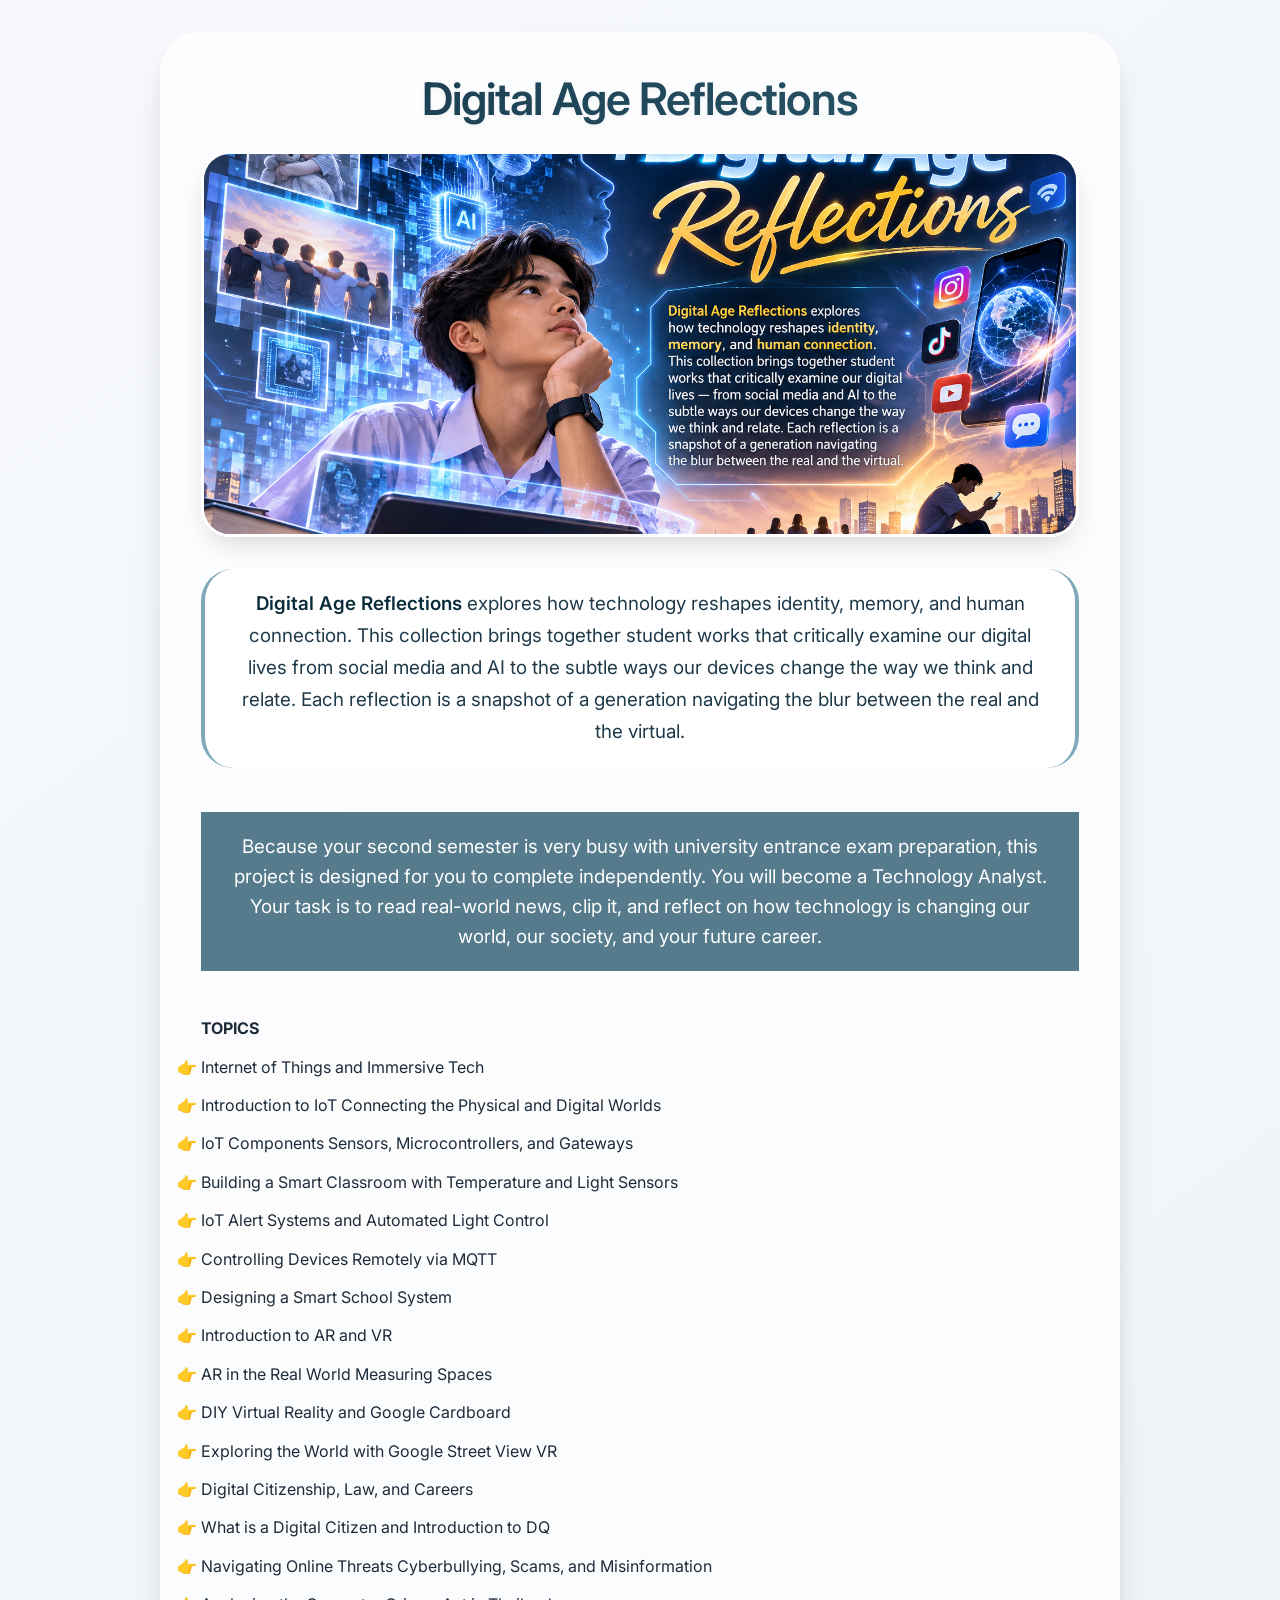
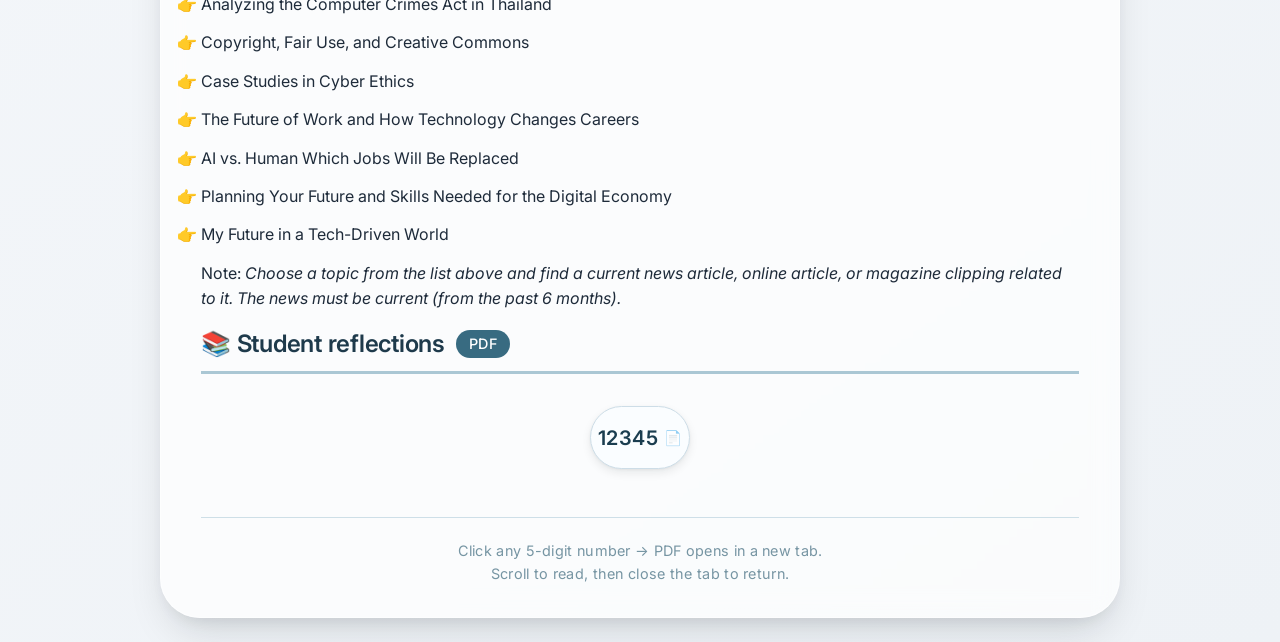
==== index.html @ 7adf9ce9 "index.html" ====
<!DOCTYPE html>
<html lang="en">
    <head>
        <meta charset="UTF-8">
        <meta name="viewport" content="width=device-width, initial-scale=1.0">
        <title>Digital Age Reflections · Project</title>
        <!-- Font & basic styling -->
        <link rel="preconnect" href="https://fonts.googleapis.com">
        <link rel="preconnect" href="https://fonts.gstatic.com" crossorigin>
        <link
            href="https://fonts.googleapis.com/css2?family=Inter:opsz@14..32&display=swap"
            rel="stylesheet">
        <link rel="stylesheet" href="style.css"> </head>
    <body>

        <div class="project-container">
            <!-- Project title -->
            <h1>Digital Age Reflections</h1>

            <!-- 
        ✦ IMAGE PLACEHOLDER ✦ 
        Save your generated image as: project-thumbnail.jpg
        and place it in the same folder as this HTML file.
        The link filename is "project-thumbnail.jpg"
    -->
            <a href="Digital-Age-Reflections-Poster.png" class="image-link"
                target="_blank"
                title="Digital Age Reflections – project image">
                <img src="/img/Digital-Age-Reflections-Poster.png"
                    alt="Digital Age Reflections visual"
                    onerror="this.style.display='none'; this.parentNode.style.background='linear-gradient(145deg, #d1dee7, #c0d0db)'; this.parentNode.innerHTML='<span style=\'font-size:1.4rem; font-weight:500; color:#2b4c5e;\'>📸 project-thumbnail.jpg</span>';">
            </a>

            <!-- Introduction -->
            <div class="introduction">
                <strong>Digital Age Reflections</strong> explores how technology
                reshapes identity, memory, and human connection.
                This collection brings together student works that critically
                examine our digital lives from social media
                and AI to the subtle ways our devices change the way we think
                and relate. Each reflection is a snapshot of
                a generation navigating the blur between the real and the
                virtual.
            </div>
            <div class="requirement">
                Because your second semester is very busy with university
                entrance exam preparation, this project is designed for you
                to complete independently. You will become a Technology
                Analyst. Your task is to read real-world news, clip it, and
                reflect on how technology is changing our world, our
                society, and your future career.
            </div>
            <p><strong>TOPICS</strong></p>

            <ul>
                <li class="ex-list-point">Internet of Things and Immersive
                    Tech</li>
                <li class="ex-list-point">Introduction to IoT Connecting the
                    Physical and Digital Worlds</li>
                <li class="ex-list-point">IoT Components Sensors,
                    Microcontrollers, and Gateways</li>
                <li class="ex-list-point">Building a Smart Classroom with
                    Temperature and Light Sensors</li>
                <li class="ex-list-point">IoT Alert Systems and Automated Light
                    Control</li>
                <li class="ex-list-point">Controlling Devices Remotely via
                    MQTT</li>
                <li class="ex-list-point">Designing a Smart School System</li>
                <li class="ex-list-point">Introduction to AR and VR</li>
                <li class="ex-list-point">AR in the Real World Measuring
                    Spaces</li>
                <li class="ex-list-point">DIY Virtual Reality and Google
                    Cardboard</li>
                <li class="ex-list-point">Exploring the World with Google Street
                    View VR</li>
                <li class="ex-list-point">Digital Citizenship, Law, and
                    Careers</li>
                <li class="ex-list-point">What is a Digital Citizen and
                    Introduction to DQ</li>
                <li class="ex-list-point">Navigating Online Threats
                    Cyberbullying, Scams, and Misinformation</li>
                <li class="ex-list-point">Analyzing the Computer Crimes Act in
                    Thailand</li>
                <li class="ex-list-point">Copyright, Fair Use, and Creative
                    Commons</li>
                <li class="ex-list-point">Case Studies in Cyber Ethics</li>
                <li class="ex-list-point">The Future of Work and How Technology
                    Changes Careers</li>
                <li class="ex-list-point">AI vs. Human Which Jobs Will Be
                    Replaced</li>
                <li class="ex-list-point">Planning Your Future and Skills Needed
                    for the Digital Economy</li>
                <li class="ex-list-point">My Future in a Tech-Driven World</li>

                <li class="ex-list-inside"><i>Choose a topic from the list above
                        and find a current news article, online article, or
                        magazine clipping related to it. The news must be
                        current (from the past 6 months).</i>
                </li>
            </ul>

            <!-- Student PDF links (5 digits, open in new tab) -->
            <div class="student-heading">
                📚 Student reflections <span>PDF</span>
            </div>

            <div class="student-links">
                <!-- 
            Each link uses a 5-digit student number.
            PDF filenames follow the pattern: 12345.pdf (replace with actual numbers).
            They open in a new browser tab where the user can scroll, read, and close 
            to return to this index page.
        -->
                <a href="12345.pdf" class="student-btn" target="_blank"
                    rel="noopener noreferrer">12345</a>

                <!-- you can add or remove as needed, keep the 5-digit numbers -->
            </div>

            <div class="footer-note">
                Click any 5-digit number → PDF opens in a new tab.<br>
                Scroll to read, then close the tab to return.
            </div>
        </div>

        <!-- optional: small note that href filenames correspond to student number.pdf -->
    </body>
</html>
---- style.css ----
* {
            margin: 0;
            padding: 0;
            box-sizing: border-box;
        }

        body {
            font-family: 'Inter', -apple-system, BlinkMacSystemFont, sans-serif;
            background: linear-gradient(145deg, #f7f9fc 0%, #eef2f6 100%);
            color: #1e2b3a;
            line-height: 1.6;
            display: flex;
            flex-direction: column;
            align-items: center;
            min-height: 100vh;
            padding: 2rem 1.5rem 1.5rem;
        }

        .project-container {
            max-width: 960px;
            width: 100%;
            background: rgba(255, 255, 255, 0.7);
            backdrop-filter: blur(12px);
            -webkit-backdrop-filter: blur(12px);
            border-radius: 2.5rem;
            box-shadow: 0 20px 40px -10px rgba(0, 20, 30, 0.15), 0 8px 20px -8px rgba(0, 0, 0, 0.1);
            padding: 2.5rem 2.5rem 2rem;
            border: 1px solid rgba(255, 255, 255, 0.5);
            transition: all 0.2s;
        }

        @media (max-width: 600px) {
            body {
                padding: 1.2rem 0.8rem;
            }
            .project-container {
                padding: 1.8rem 1.2rem 1.5rem;
                border-radius: 2rem;
            }
        }

        /* Title */
        h1 {
            font-size: 2.8rem;
            font-weight: 600;
            letter-spacing: -0.02em;
            background: linear-gradient(135deg, #1a3b4e, #2c5a6e);
            -webkit-background-clip: text;
            background-clip: text;
            color: transparent;
            text-align: center;
            margin-bottom: 1.5rem;
            line-height: 1.2;
            text-shadow: 0 2px 5px rgba(0,40,60,0.05);
        }

        @media (max-width: 480px) {
            h1 {
                font-size: 2rem;
                margin-bottom: 1.2rem;
            }
        }

        /* Image placeholder (a href with filename) */
        .image-link {
            display: block;
            width: 100%;
            margin: 0 auto 2rem auto;
            border-radius: 1.8rem;
            overflow: hidden;
            box-shadow: 0 12px 30px -10px rgba(0, 0, 0, 0.2);
            transition: transform 0.25s ease, box-shadow 0.3s ease;
            text-decoration: none;
            border: 3px solid white;
            background: #d9e2e9;
        }

        .image-link:hover {
            transform: scale(1.005);
            box-shadow: 0 18px 35px -10px rgba(0, 0, 0, 0.25);
        }

        .image-link img {
            display: block;
            width: 100%;
            height: auto;
            max-height: 380px;
            object-fit: cover;
            transition: filter 0.2s;
        }

        /* if image fails or still loading – placeholder style */
        .image-link img[src=""] {
            visibility: hidden;
        }

        .image-link {
            background: linear-gradient(110deg, #cbd5e1 8%, #e2e8f0 18%, #cbd5e1 33%);
            background-size: 200% 100%;
            animation: shimmer 1.8s infinite linear;
            min-height: 200px;
            display: flex;
            align-items: center;
            justify-content: center;
            color: #2d4a5e;
            font-weight: 500;
            font-size: 1.2rem;
        }

        @keyframes shimmer {
            to {
                background-position-x: -200%;
            }
        }

        /* Introduction */
        .introduction {
            font-size: 1.18rem;
            color: #1f3a4b;
            margin-bottom: 2.8rem;
            padding: 0 0.5rem;
            text-align: center;
            font-weight: 400;
            line-height: 1.7;
            border-left: 4px solid #7fa9b9;
            border-right: 4px solid #7fa9b9;
            border-radius: 0 0 0 0;
            background: rgba(255, 255, 255, 0.3);
            padding: 1.2rem 1.5rem;
            border-radius: 2rem;
            backdrop-filter: blur(4px);
        }

        /* Requirement */
        .requirement {
            font-size: 1.18rem;
            color: #ffffff;
            margin-bottom: 2.8rem;
            padding: 0 0.5rem;
            text-align: center;
            font-weight: 400;            
            background: #557b8c;
            padding: 1.2rem 1.5rem;                        
        }
        .introduction strong {
            font-weight: 600;
            color: #0b2c3b;
        }

        /* Section heading */
        .student-heading {
            font-size: 1.5rem;
            font-weight: 600;
            margin-bottom: 1.2rem;
            display: flex;
            align-items: center;
            gap: 0.7rem;
            color: #1e3a4b;
            border-bottom: 3px solid #aac7d4;
            padding-bottom: 0.5rem;
            letter-spacing: -0.01em;
        }

        .student-heading span {
            background: #386b81;
            color: white;
            font-size: 0.9rem;
            padding: 0.15rem 0.8rem;
            border-radius: 40px;
            font-weight: 500;
            letter-spacing: 0.3px;
        }

        /* Student number links — 5 digits */
        .student-links {
            display: flex;
            flex-wrap: wrap;
            justify-content: center;
            gap: 1rem 0.9rem;
            margin-bottom: 2.2rem;
            padding: 0.8rem 0.2rem;
        }

        .student-btn {
            display: inline-flex;
            align-items: center;
            justify-content: center;
            background: white;
            color: #1a3d4f;
            font-weight: 600;
            font-size: 1.25rem;
            font-family: 'Inter', monospace;
            letter-spacing: 0.5px;
            text-decoration: none;
            width: 6.2rem;
            padding: 0.9rem 0.2rem;
            border-radius: 2rem;
            box-shadow: 0 4px 10px rgba(0, 20, 30, 0.08), 0 1px 3px rgba(0,0,0,0.05);
            border: 1.5px solid #cddde7;
            transition: all 0.2s ease;
            position: relative;
            background: #fafdff;
        }

        .student-btn:hover {
            background: #e1f0f7;
            border-color: #7fa9b9;
            box-shadow: 0 12px 18px -8px rgba(30, 70, 90, 0.3);
            transform: translateY(-3px);
            color: #0a2a38;
        }

        .student-btn:active {
            transform: translateY(0px);
            box-shadow: 0 4px 10px rgba(0, 20, 30, 0.1);
        }

        /* PDF icon hint */
        .student-btn::after {
            content: "📄";
            font-size: 0.9rem;
            margin-left: 0.35rem;
            opacity: 0.75;
            transition: opacity 0.2s;
        }

        .student-btn:hover::after {
            opacity: 1;
        }

        /* Footer note */
        .footer-note {
            text-align: center;
            font-size: 0.9rem;
            color: #557b8c;
            margin-top: 1.2rem;
            border-top: 1px solid #c2d7e2;
            padding-top: 1.3rem;
            opacity: 0.8;
            font-weight: 400;
            letter-spacing: 0.3px;
        }

        /* link default */
        a {
            text-decoration: none;
        }

        /* accessiblity focus */
        .student-btn:focus-visible,
        .image-link:focus-visible {
            outline: 3px solid #2d7a9b;
            outline-offset: 3px;
        }

        li {
  margin-block:0.5lh;
}

.ex-list-point {
  list-style-type: "👉️ ";
}
.ex-list-image {
  list-style-image: url([data-uri]);
}
.ex-list-inside {
  list-style-type: "Note: ";
  list-style-position: inside;
}
ul ::marker {font-size:inherit;} /* overide imported base styles */
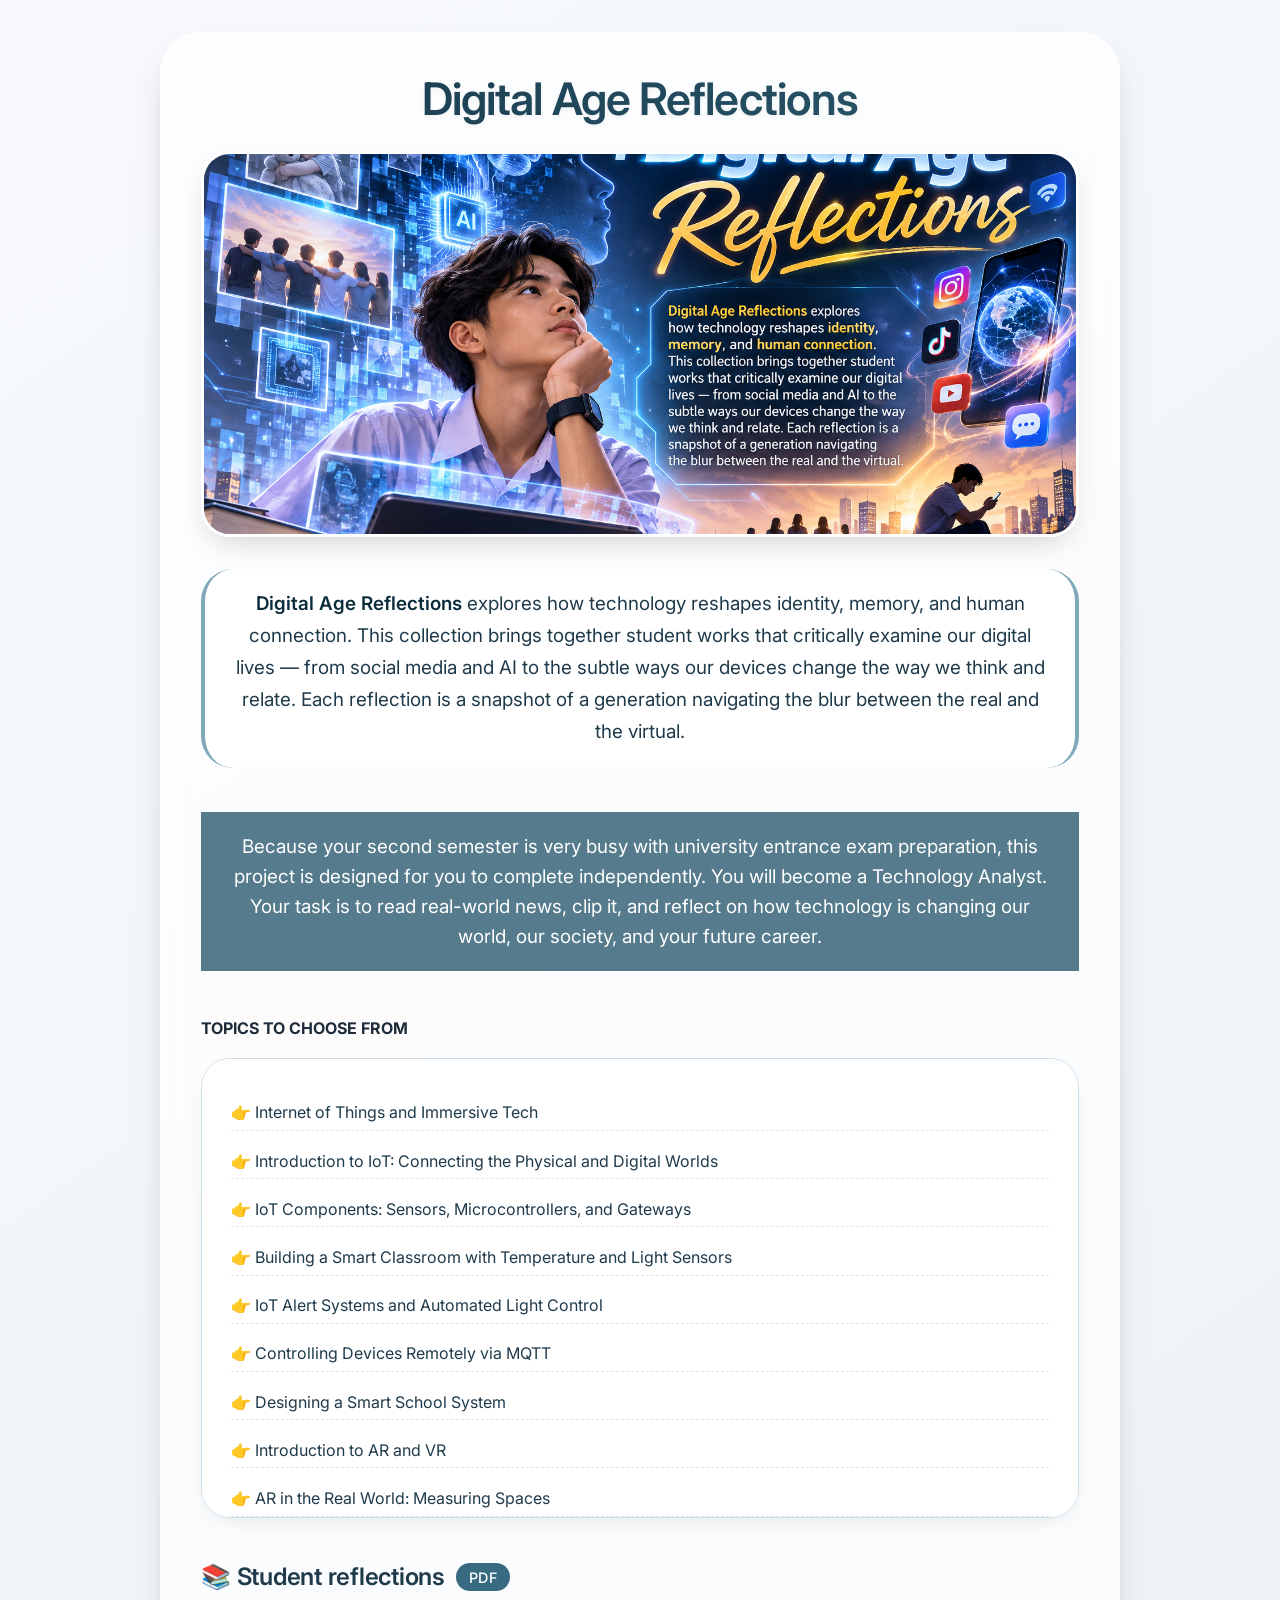
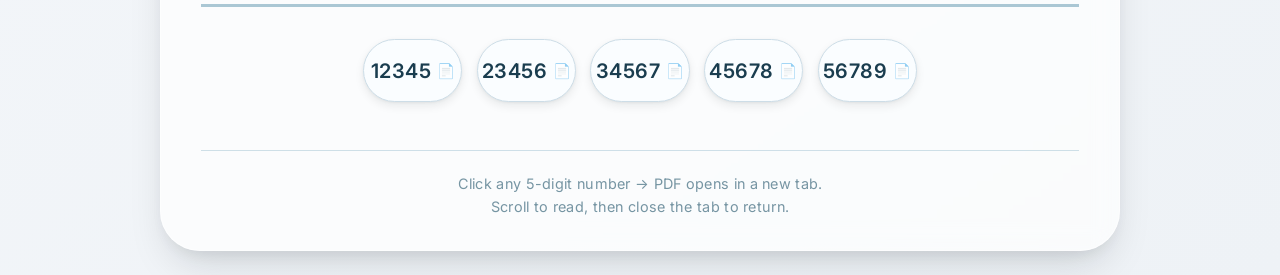
==== commit 6d1c53ff: "index" ====
--- a/index.html
+++ b/index.html
@@ -1,128 +1,123 @@
 <!DOCTYPE html>
 <html lang="en">
-    <head>
-        <meta charset="UTF-8">
-        <meta name="viewport" content="width=device-width, initial-scale=1.0">
-        <title>Digital Age Reflections · Project</title>
-        <!-- Font & basic styling -->
-        <link rel="preconnect" href="https://fonts.googleapis.com">
-        <link rel="preconnect" href="https://fonts.gstatic.com" crossorigin>
-        <link
-            href="https://fonts.googleapis.com/css2?family=Inter:opsz@14..32&display=swap"
-            rel="stylesheet">
-        <link rel="stylesheet" href="style.css"> </head>
-    <body>
+<head>
+    <meta charset="UTF-8">
+    <meta name="viewport" content="width=device-width, initial-scale=1.0">
+    <title>Digital Age Reflections · Project</title>
 
-        <div class="project-container">
-            <!-- Project title -->
-            <h1>Digital Age Reflections</h1>
+    <!-- Fonts -->
+    <link rel="preconnect" href="https://fonts.googleapis.com">
+    <link rel="preconnect" href="https://fonts.gstatic.com" crossorigin>
+    <link href="https://fonts.googleapis.com/css2?family=Inter:opsz@14..32&display=swap" rel="stylesheet">
 
-            <!-- 
-        ✦ IMAGE PLACEHOLDER ✦ 
-        Save your generated image as: project-thumbnail.jpg
-        and place it in the same folder as this HTML file.
-        The link filename is "project-thumbnail.jpg"
-    -->
-            <a href="Digital-Age-Reflections-Poster.png" class="image-link"
-                target="_blank"
-                title="Digital Age Reflections – project image">
-                <img src="/img/Digital-Age-Reflections-Poster.png"
-                    alt="Digital Age Reflections visual"
-                    onerror="this.style.display='none'; this.parentNode.style.background='linear-gradient(145deg, #d1dee7, #c0d0db)'; this.parentNode.innerHTML='<span style=\'font-size:1.4rem; font-weight:500; color:#2b4c5e;\'>📸 project-thumbnail.jpg</span>';">
-            </a>
+    <!-- External CSS only -->
+    <link rel="stylesheet" href="style.css">
+</head>
+<body>
 
-            <!-- Introduction -->
-            <div class="introduction">
-                <strong>Digital Age Reflections</strong> explores how technology
-                reshapes identity, memory, and human connection.
-                This collection brings together student works that critically
-                examine our digital lives from social media
-                and AI to the subtle ways our devices change the way we think
-                and relate. Each reflection is a snapshot of
-                a generation navigating the blur between the real and the
-                virtual.
-            </div>
-            <div class="requirement">
-                Because your second semester is very busy with university
-                entrance exam preparation, this project is designed for you
-                to complete independently. You will become a Technology
-                Analyst. Your task is to read real-world news, clip it, and
-                reflect on how technology is changing our world, our
-                society, and your future career.
-            </div>
-            <p><strong>TOPICS</strong></p>
+    <div class="project-container">
+        <!-- Project title -->
+        <h1>Digital Age Reflections</h1>
 
-            <ul>
-                <li class="ex-list-point">Internet of Things and Immersive
-                    Tech</li>
-                <li class="ex-list-point">Introduction to IoT Connecting the
-                    Physical and Digital Worlds</li>
-                <li class="ex-list-point">IoT Components Sensors,
-                    Microcontrollers, and Gateways</li>
-                <li class="ex-list-point">Building a Smart Classroom with
-                    Temperature and Light Sensors</li>
-                <li class="ex-list-point">IoT Alert Systems and Automated Light
-                    Control</li>
-                <li class="ex-list-point">Controlling Devices Remotely via
-                    MQTT</li>
-                <li class="ex-list-point">Designing a Smart School System</li>
-                <li class="ex-list-point">Introduction to AR and VR</li>
-                <li class="ex-list-point">AR in the Real World Measuring
-                    Spaces</li>
-                <li class="ex-list-point">DIY Virtual Reality and Google
-                    Cardboard</li>
-                <li class="ex-list-point">Exploring the World with Google Street
-                    View VR</li>
-                <li class="ex-list-point">Digital Citizenship, Law, and
-                    Careers</li>
-                <li class="ex-list-point">What is a Digital Citizen and
-                    Introduction to DQ</li>
-                <li class="ex-list-point">Navigating Online Threats
-                    Cyberbullying, Scams, and Misinformation</li>
-                <li class="ex-list-point">Analyzing the Computer Crimes Act in
-                    Thailand</li>
-                <li class="ex-list-point">Copyright, Fair Use, and Creative
-                    Commons</li>
-                <li class="ex-list-point">Case Studies in Cyber Ethics</li>
-                <li class="ex-list-point">The Future of Work and How Technology
-                    Changes Careers</li>
-                <li class="ex-list-point">AI vs. Human Which Jobs Will Be
-                    Replaced</li>
-                <li class="ex-list-point">Planning Your Future and Skills Needed
-                    for the Digital Economy</li>
-                <li class="ex-list-point">My Future in a Tech-Driven World</li>
+        <!--
+            IMAGE PLACEHOLDER
+            Save your generated image as:
+            Digital-Age-Reflections-Poster.png
 
-                <li class="ex-list-inside"><i>Choose a topic from the list above
-                        and find a current news article, online article, or
-                        magazine clipping related to it. The news must be
-                        current (from the past 6 months).</i>
-                </li>
-            </ul>
+            Keep the same filename in both href and src below.
+            The href filename is what you click to open the image.
+        -->
+        <a href="Digital-Age-Reflections-Poster.png"
+           class="image-link"
+           target="_blank"
+           title="Digital Age Reflections – project image">
+            <img src="img/Digital-Age-Reflections-Poster.png"
+                 alt="Digital Age Reflections visual">
+        </a>
 
-            <!-- Student PDF links (5 digits, open in new tab) -->
-            <div class="student-heading">
-                📚 Student reflections <span>PDF</span>
-            </div>
-
-            <div class="student-links">
-                <!-- 
-            Each link uses a 5-digit student number.
-            PDF filenames follow the pattern: 12345.pdf (replace with actual numbers).
-            They open in a new browser tab where the user can scroll, read, and close 
-            to return to this index page.
-        -->
-                <a href="12345.pdf" class="student-btn" target="_blank"
-                    rel="noopener noreferrer">12345</a>
-
-                <!-- you can add or remove as needed, keep the 5-digit numbers -->
-            </div>
-
-            <div class="footer-note">
-                Click any 5-digit number → PDF opens in a new tab.<br>
-                Scroll to read, then close the tab to return.
-            </div>
+        <!-- Introduction -->
+        <div class="introduction">
+            <strong>Digital Age Reflections</strong> explores how technology
+            reshapes identity, memory, and human connection.
+            This collection brings together student works that critically
+            examine our digital lives — from social media
+            and AI to the subtle ways our devices change the way we think
+            and relate. Each reflection is a snapshot of
+            a generation navigating the blur between the real and the
+            virtual.
         </div>
 
-        <!-- optional: small note that href filenames correspond to student number.pdf -->
-    </body>
-</html>
+        <div class="requirement">
+            Because your second semester is very busy with university
+            entrance exam preparation, this project is designed for you
+            to complete independently. You will become a Technology
+            Analyst. Your task is to read real-world news, clip it, and
+            reflect on how technology is changing our world, our
+            society, and your future career.
+        </div>
+
+        <p><strong>TOPICS TO CHOOSE FROM</strong></p>
+
+        <ul class="topics-list">
+            <li class="ex-list-point">Internet of Things and Immersive Tech</li>
+            <li class="ex-list-point">Introduction to IoT: Connecting the Physical and Digital Worlds</li>
+            <li class="ex-list-point">IoT Components: Sensors, Microcontrollers, and Gateways</li>
+            <li class="ex-list-point">Building a Smart Classroom with Temperature and Light Sensors</li>
+            <li class="ex-list-point">IoT Alert Systems and Automated Light Control</li>
+            <li class="ex-list-point">Controlling Devices Remotely via MQTT</li>
+            <li class="ex-list-point">Designing a Smart School System</li>
+            <li class="ex-list-point">Introduction to AR and VR</li>
+            <li class="ex-list-point">AR in the Real World: Measuring Spaces</li>
+            <li class="ex-list-point">DIY Virtual Reality and Google Cardboard</li>
+            <li class="ex-list-point">Exploring the World with Google Street View VR</li>
+            <li class="ex-list-point">Digital Citizenship, Law, and Careers</li>
+            <li class="ex-list-point">What is a Digital Citizen and Introduction to DQ</li>
+            <li class="ex-list-point">Navigating Online Threats: Cyberbullying, Scams, and Misinformation</li>
+            <li class="ex-list-point">Analyzing the Computer Crimes Act in Thailand</li>
+            <li class="ex-list-point">Copyright, Fair Use, and Creative Commons</li>
+            <li class="ex-list-point">Case Studies in Cyber Ethics</li>
+            <li class="ex-list-point">The Future of Work and How Technology Changes Careers</li>
+            <li class="ex-list-point">AI vs. Human: Which Jobs Will Be Replaced?</li>
+            <li class="ex-list-point">Planning Your Future and Skills Needed for the Digital Economy</li>
+            <li class="ex-list-point">My Future in a Tech-Driven World</li>
+
+            <li class="ex-list-inside">
+                <i>
+                    Choose a topic from the list above and find a current news article,
+                    online article, or magazine clipping related to it.
+                    The news must be current (from the past 6 months).
+                </i>
+            </li>
+        </ul>
+
+        <!-- Student PDF links (5 digits, open in new tab) -->
+        <div class="student-heading">
+            📚 Student reflections <span>PDF</span>
+        </div>
+
+        <div class="student-links">
+            <!--
+                Each link uses a 5-digit student number.
+                PDF filenames follow the pattern: 12345.pdf
+                Replace / add the numbers as needed.
+
+                They open in a new browser tab so the user can
+                scroll, read, then close the tab and return here.
+            -->
+            <a href="12345.pdf" class="student-btn" target="_blank" rel="noopener noreferrer">12345</a>
+            <a href="23456.pdf" class="student-btn" target="_blank" rel="noopener noreferrer">23456</a>
+            <a href="34567.pdf" class="student-btn" target="_blank" rel="noopener noreferrer">34567</a>
+            <a href="45678.pdf" class="student-btn" target="_blank" rel="noopener noreferrer">45678</a>
+            <a href="56789.pdf" class="student-btn" target="_blank" rel="noopener noreferrer">56789</a>
+
+            <!-- Add more 5-digit student links here if needed -->
+        </div>
+
+        <div class="footer-note">
+            Click any 5-digit number → PDF opens in a new tab.<br>
+            Scroll to read, then close the tab to return.
+        </div>
+    </div>
+
+</body>
+</html>
--- a/style.css
+++ b/style.css
@@ -267,4 +267,73 @@
   list-style-type: "Note: ";
   list-style-position: inside;
 }
-ul ::marker {font-size:inherit;} /* overide imported base styles */+ul ::marker {font-size:inherit;} /* overide imported base styles */
+
+.topics-list {
+    background: #ffffffd9;
+    border: 1.5px solid #cddde7;
+    border-radius: 1.8rem;
+    padding: 1.5rem 1.8rem;
+    margin: 1rem 0 2.5rem;
+    box-shadow: 0 8px 24px -12px rgba(0, 20, 30, 0.15);
+    backdrop-filter: blur(4px);
+    list-style-position: inside;
+    list-style-type: disc;
+    max-height: 460px;
+    overflow-y: auto;
+    scrollbar-width: thin;
+    scrollbar-color: #aac7d4 #eef2f6;
+}
+
+/* Optional: nicer scrollbar for WebKit browsers */
+.topics-list::-webkit-scrollbar {
+    width: 8px;
+}
+.topics-list::-webkit-scrollbar-track {
+    background: #eef2f6;
+    border-radius: 12px;
+}
+.topics-list::-webkit-scrollbar-thumb {
+    background: #aac7d4;
+    border-radius: 12px;
+}
+
+/* Individual topic points */
+.topics-list .ex-list-point {
+    padding: 0.35rem 0;
+    font-size: 1rem;
+    line-height: 1.5;
+    color: #1f3a4b;
+    border-bottom: 1px dashed #dbe7ee;
+}
+
+.topics-list .ex-list-point:last-of-type {
+    border-bottom: none;
+}
+
+/* The italic instruction note inside the list */
+.topics-list .ex-list-inside {
+    margin-top: 1rem;
+    padding-top: 1rem;
+    border-top: 2px solid #aac7d4;
+    list-style: none;
+    color: #2d5a6e;
+    font-size: 0.98rem;
+    line-height: 1.6;
+}
+
+/* Ensure the note does not show a bullet */
+.topics-list .ex-list-inside i {
+    display: block;
+}
+
+/* Mobile tuning */
+@media (max-width: 600px) {
+    .topics-list {
+        padding: 1.2rem 1rem;
+        max-height: 380px;
+    }
+    .topics-list .ex-list-point {
+        font-size: 0.95rem;
+    }
+}
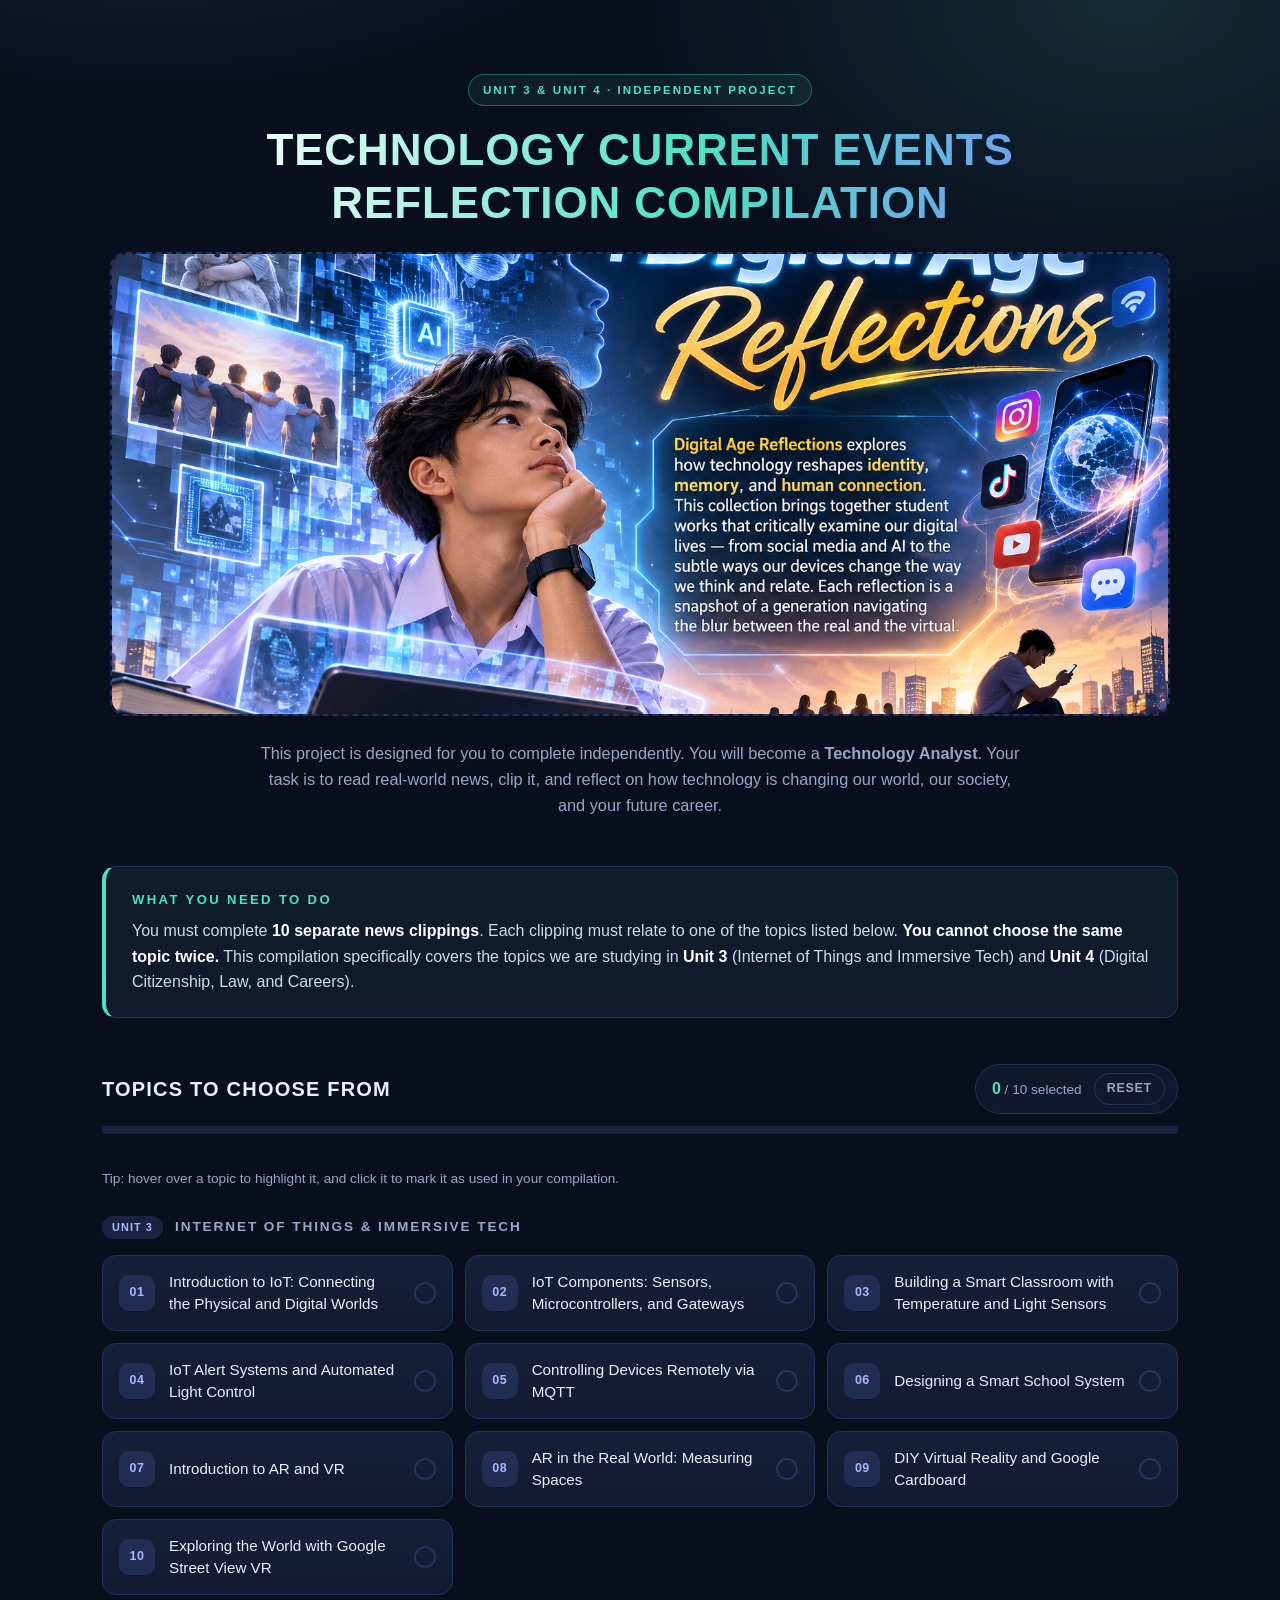
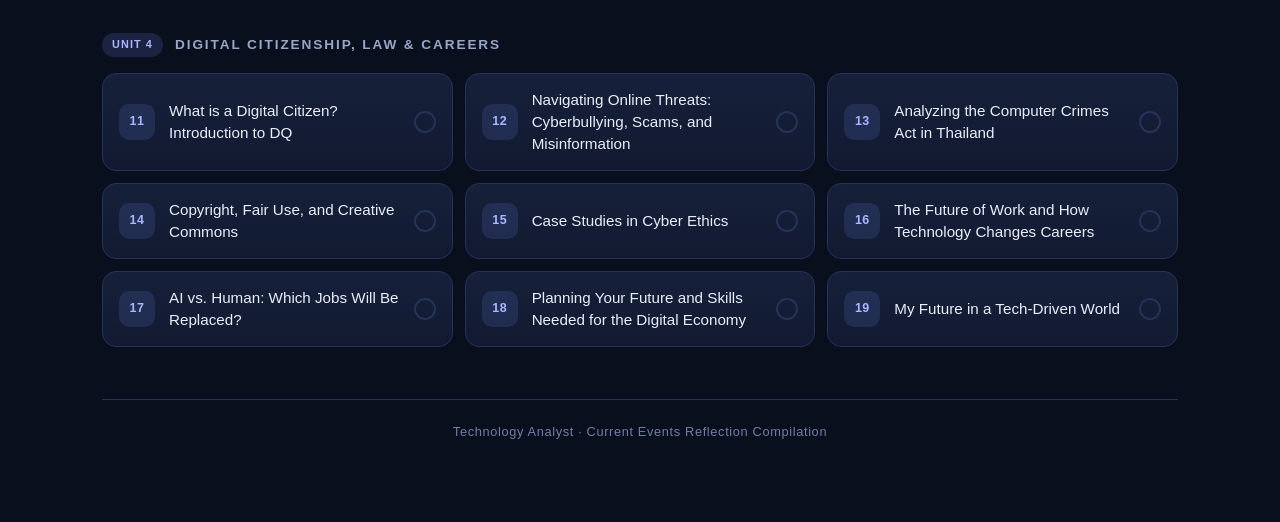
==== commit 5713b870: "index" ====
--- a/index.html
+++ b/index.html
@@ -1,123 +1,642 @@
 <!DOCTYPE html>
 <html lang="en">
 <head>
-    <meta charset="UTF-8">
-    <meta name="viewport" content="width=device-width, initial-scale=1.0">
-    <title>Digital Age Reflections · Project</title>
-
-    <!-- Fonts -->
-    <link rel="preconnect" href="https://fonts.googleapis.com">
-    <link rel="preconnect" href="https://fonts.gstatic.com" crossorigin>
-    <link href="https://fonts.googleapis.com/css2?family=Inter:opsz@14..32&display=swap" rel="stylesheet">
-
-    <!-- External CSS only -->
-    <link rel="stylesheet" href="style.css">
+<meta charset="UTF-8">
+<meta name="viewport" content="width=device-width, initial-scale=1.0">
+<title>Technology Current Events Reflection Compilation</title>
+<style>
+  :root{
+    --bg:#0a0f1e;
+    --panel:#111a30;
+    --panel-2:#16203a;
+    --line:#25325a;
+    --text:#e9eefb;
+    --muted:#98a6c8;
+    --accent:#4de2c2;
+    --accent-2:#7b8cff;
+    --warn:#ffb648;
+  }
+
+  *{ box-sizing:border-box; }
+
+  html,body{ margin:0; padding:0; }
+
+  body{
+    min-height:100vh;
+    background:
+      radial-gradient(900px 500px at 12% -10%, rgba(123,140,255,.20), transparent 60%),
+      radial-gradient(800px 500px at 88% 0%, rgba(77,226,194,.14), transparent 60%),
+      var(--bg);
+    color:var(--text);
+    font-family: "Segoe UI", Roboto, "Helvetica Neue", Arial, sans-serif;
+    line-height:1.6;
+    -webkit-font-smoothing:antialiased;
+  }
+
+  .page{
+    max-width:1120px;
+    margin:0 auto;
+    padding:48px 22px 80px;
+  }
+
+  /* ---------- HERO ---------- */
+  .hero{
+    text-align:center;
+    padding:26px 8px 10px;
+  }
+
+  .kicker{
+    display:inline-block;
+    margin:0 0 18px;
+    padding:6px 14px;
+    border:1px solid rgba(77,226,194,.35);
+    border-radius:999px;
+    background:rgba(77,226,194,.08);
+    color:var(--accent);
+    font-size:.72rem;
+    font-weight:700;
+    letter-spacing:.18em;
+    text-transform:uppercase;
+  }
+
+  h1{
+    margin:0 0 18px;
+    font-size:clamp(1.5rem, 4.2vw, 2.75rem);
+    line-height:1.2;
+    letter-spacing:.02em;
+    font-weight:800;
+    background:linear-gradient(100deg, #ffffff 10%, var(--accent) 55%, var(--accent-2) 95%);
+    -webkit-background-clip:text;
+    background-clip:text;
+    color:transparent;
+    text-transform:uppercase;
+  }
+
+  /* ---------- RESPONSIVE IMAGE AFTER TITLE ---------- */
+  .image-placeholder{
+    /* fluid box: fills the page width and scales with the viewport */
+    position:relative;
+    display:flex;
+    flex-direction:column;
+    align-items:center;
+    justify-content:center;
+    gap:clamp(4px, 1vw, 12px);
+
+    width:100%;
+    max-width:100%;
+    margin:22px auto 24px;
+    aspect-ratio:16 / 7;
+    min-height:150px;
+    overflow:hidden;
+
+    border:2px dashed var(--line);
+    border-radius:16px;
+    background:
+      linear-gradient(180deg, rgba(17,26,48,.75), rgba(10,15,30,.75)),
+      repeating-linear-gradient(
+        45deg,
+        rgba(77,226,194,.03) 0 10px,
+        rgba(123,140,255,.03) 10px 20px
+      );
+    color:var(--muted);
+    font-size:clamp(.68rem, 1.6vw, .85rem);
+    font-weight:700;
+    letter-spacing:clamp(.06em, .35vw, .14em);
+    text-transform:uppercase;
+    transition:border-color .2s ease, background .2s ease, color .2s ease;
+  }
+
+  .image-placeholder:hover{
+    border-color:var(--accent);
+    background:
+      linear-gradient(180deg, rgba(17,26,48,.7), rgba(10,15,30,.7)),
+      repeating-linear-gradient(
+        45deg,
+        rgba(77,226,194,.06) 0 10px,
+        rgba(123,140,255,.06) 10px 20px
+      );
+    color:var(--accent);
+  }
+
+  /* the actual image: always fills the fluid box, never distorts */
+  .image-placeholder img{
+    position:absolute;
+    inset:0;
+    z-index:1;
+    display:block;
+    width:100%;
+    height:100%;
+    max-width:100%;
+    object-fit:cover;        /* use `contain` if you don't want cropping */
+    object-position:center;
+    border-radius:14px;
+  }
+
+  /* fallback shown only if the image is missing / fails to load */
+  .image-icon{
+    position:relative;
+    z-index:0;
+    font-size:clamp(1.8rem, 6vw, 3.4rem);
+    line-height:1;
+    filter:drop-shadow(0 0 10px rgba(77,226,194,.25));
+  }
+
+  .image-fallback{
+    position:relative;
+    z-index:0;
+  }
+
+  /* Taller box on narrow screens so it doesn't get squashed */
+  @media (max-width:640px){
+    .image-placeholder{
+      aspect-ratio:4 / 3;
+      min-height:180px;
+      border-radius:14px;
+    }
+    .image-placeholder img{ border-radius:12px; }
+  }
+
+  .lede{
+    max-width:760px;
+    margin:0 auto;
+    color:var(--muted);
+    font-size:1.02rem;
+  }
+
+  /* ---------- TASK CALLOUT ---------- */
+  .task{
+    margin:38px 0 46px;
+    padding:22px 26px;
+    border:1px solid var(--line);
+    border-left:4px solid var(--accent);
+    border-radius:14px;
+    background:linear-gradient(180deg, rgba(77,226,194,.07), rgba(17,26,48,.85));
+  }
+
+  .task h2{
+    margin:0 0 8px;
+    font-size:.82rem;
+    letter-spacing:.18em;
+    text-transform:uppercase;
+    color:var(--accent);
+  }
+
+  .task p{
+    margin:0;
+    color:#cfd9f2;
+    font-size:1rem;
+  }
+
+  .task strong{ color:#fff; }
+
+  /* ---------- TOPIC SECTION HEADER ---------- */
+  .topics-head{
+    display:flex;
+    flex-wrap:wrap;
+    gap:14px;
+    align-items:center;
+    justify-content:space-between;
+    margin-bottom:6px;
+  }
+
+  .topics-head h2{
+    margin:0;
+    font-size:1.25rem;
+    letter-spacing:.06em;
+    text-transform:uppercase;
+  }
+
+  .tracker{
+    display:flex;
+    align-items:center;
+    gap:12px;
+    padding:8px 12px 8px 16px;
+    border:1px solid var(--line);
+    border-radius:999px;
+    background:rgba(17,26,48,.9);
+    font-size:.85rem;
+    color:var(--muted);
+    transition:border-color .25s, color .25s, background .25s;
+  }
+
+  .tracker #count{
+    font-weight:800;
+    font-size:1rem;
+    color:var(--accent);
+  }
+
+  .tracker.done{
+    border-color:rgba(77,226,194,.6);
+    background:rgba(77,226,194,.12);
+    color:var(--accent);
+  }
+
+  .tracker.done #count{ color:#fff; }
+
+  .tracker.shake{ animation:shake .4s ease; }
+
+  @keyframes shake{
+    0%,100%{ transform:translateX(0); }
+    25%{ transform:translateX(-6px); }
+    50%{ transform:translateX(6px); }
+    75%{ transform:translateX(-4px); }
+  }
+
+  #reset{
+    font:inherit;
+    font-size:.78rem;
+    font-weight:700;
+    letter-spacing:.06em;
+    text-transform:uppercase;
+    color:var(--muted);
+    background:transparent;
+    border:1px solid var(--line);
+    border-radius:999px;
+    padding:5px 12px;
+    cursor:pointer;
+    transition:.2s;
+  }
+
+  #reset:hover{
+    color:var(--accent);
+    border-color:var(--accent);
+    background:rgba(77,226,194,.1);
+  }
+
+  .progress{
+    height:8px;
+    margin:12px 0 34px;
+    border-radius:999px;
+    background:#1a2440;
+    overflow:hidden;
+  }
+
+  .progress > i{
+    display:block;
+    height:100%;
+    width:0;
+    border-radius:999px;
+    background:linear-gradient(90deg, var(--accent), var(--accent-2));
+    transition:width .35s ease;
+  }
+
+  /* ---------- GROUPS ---------- */
+  .group{ margin-bottom:38px; }
+
+  .group-title{
+    display:flex;
+    align-items:center;
+    gap:12px;
+    margin:0 0 16px;
+    font-size:.85rem;
+    font-weight:700;
+    letter-spacing:.14em;
+    text-transform:uppercase;
+    color:var(--muted);
+  }
+
+  .chip{
+    flex:0 0 auto;
+    padding:3px 10px;
+    border-radius:999px;
+    background:rgba(123,140,255,.16);
+    color:#aab6ff;
+    font-size:.68rem;
+    letter-spacing:.1em;
+  }
+
+  /* ---------- TOPIC CARDS ---------- */
+  .grid{
+    display:grid;
+    grid-template-columns:repeat(auto-fill, minmax(290px, 1fr));
+    gap:12px;
+  }
+
+  .topic{
+    position:relative;
+    display:flex;
+    align-items:center;
+    gap:14px;
+    width:100%;
+    padding:15px 16px;
+    font:inherit;
+    font-size:.95rem;
+    text-align:left;
+    color:var(--text);
+    background:linear-gradient(180deg, var(--panel-2), var(--panel));
+    border:1px solid var(--line);
+    border-radius:14px;
+    cursor:pointer;
+    transition:transform .18s ease, border-color .18s ease,
+               box-shadow .18s ease, background .18s ease;
+  }
+
+  .topic:hover{
+    transform:translateY(-4px);
+    border-color:var(--accent);
+    background:linear-gradient(180deg, #1b2848, #141d36);
+    box-shadow:0 14px 28px -16px rgba(77,226,194,.75),
+               0 0 0 1px rgba(77,226,194,.25) inset;
+  }
+
+  .topic:focus-visible{
+    outline:2px solid var(--accent);
+    outline-offset:3px;
+  }
+
+  .num{
+    flex:0 0 auto;
+    display:grid;
+    place-items:center;
+    width:36px;
+    height:36px;
+    border-radius:10px;
+    background:rgba(123,140,255,.14);
+    color:#aab6ff;
+    font-size:.78rem;
+    font-weight:800;
+    letter-spacing:.04em;
+    transition:.18s;
+  }
+
+  .topic:hover .num{
+    background:var(--accent);
+    color:#06121a;
+  }
+
+  .title{
+    flex:1 1 auto;
+    line-height:1.45;
+  }
+
+  .check{
+    flex:0 0 auto;
+    display:grid;
+    place-items:center;
+    width:22px;
+    height:22px;
+    border:2px solid var(--line);
+    border-radius:50%;
+    transition:.18s;
+  }
+
+  .check::after{
+    content:"✓";
+    font-size:.75rem;
+    font-weight:900;
+    color:#06121a;
+    opacity:0;
+    transform:scale(.4);
+    transition:.18s;
+  }
+
+  .topic:hover .check{ border-color:var(--accent); }
+
+  /* selected state */
+  .topic.selected{
+    border-color:var(--accent-2);
+    background:linear-gradient(180deg, rgba(123,140,255,.22), rgba(17,26,48,.95));
+    box-shadow:0 0 0 1px rgba(123,140,255,.45) inset;
+  }
+
+  .topic.selected .num{
+    background:var(--accent-2);
+    color:#06121a;
+  }
+
+  .topic.selected .check{
+    background:var(--accent-2);
+    border-color:var(--accent-2);
+  }
+
+  .topic.selected .check::after{
+    opacity:1;
+    transform:scale(1);
+  }
+
+  .hint{
+    margin:0 0 26px;
+    font-size:.85rem;
+    color:var(--muted);
+  }
+
+  footer{
+    margin-top:52px;
+    padding-top:22px;
+    border-top:1px solid var(--line);
+    text-align:center;
+    font-size:.8rem;
+    color:#6f7fa5;
+    letter-spacing:.05em;
+  }
+
+  @media (prefers-reduced-motion: reduce){
+    *{ animation:none !important; transition:none !important; }
+    .topic:hover{ transform:none; }
+  }
+</style>
 </head>
 <body>
 
-    <div class="project-container">
-        <!-- Project title -->
-        <h1>Digital Age Reflections</h1>
-
-        <!--
-            IMAGE PLACEHOLDER
-            Save your generated image as:
-            Digital-Age-Reflections-Poster.png
-
-            Keep the same filename in both href and src below.
-            The href filename is what you click to open the image.
-        -->
-        <a href="Digital-Age-Reflections-Poster.png"
-           class="image-link"
-           target="_blank"
-           title="Digital Age Reflections – project image">
-            <img src="img/Digital-Age-Reflections-Poster.png"
-                 alt="Digital Age Reflections visual">
-        </a>
-
-        <!-- Introduction -->
-        <div class="introduction">
-            <strong>Digital Age Reflections</strong> explores how technology
-            reshapes identity, memory, and human connection.
-            This collection brings together student works that critically
-            examine our digital lives — from social media
-            and AI to the subtle ways our devices change the way we think
-            and relate. Each reflection is a snapshot of
-            a generation navigating the blur between the real and the
-            virtual.
-        </div>
-
-        <div class="requirement">
-            Because your second semester is very busy with university
-            entrance exam preparation, this project is designed for you
-            to complete independently. You will become a Technology
-            Analyst. Your task is to read real-world news, clip it, and
-            reflect on how technology is changing our world, our
-            society, and your future career.
-        </div>
-
-        <p><strong>TOPICS TO CHOOSE FROM</strong></p>
-
-        <ul class="topics-list">
-            <li class="ex-list-point">Internet of Things and Immersive Tech</li>
-            <li class="ex-list-point">Introduction to IoT: Connecting the Physical and Digital Worlds</li>
-            <li class="ex-list-point">IoT Components: Sensors, Microcontrollers, and Gateways</li>
-            <li class="ex-list-point">Building a Smart Classroom with Temperature and Light Sensors</li>
-            <li class="ex-list-point">IoT Alert Systems and Automated Light Control</li>
-            <li class="ex-list-point">Controlling Devices Remotely via MQTT</li>
-            <li class="ex-list-point">Designing a Smart School System</li>
-            <li class="ex-list-point">Introduction to AR and VR</li>
-            <li class="ex-list-point">AR in the Real World: Measuring Spaces</li>
-            <li class="ex-list-point">DIY Virtual Reality and Google Cardboard</li>
-            <li class="ex-list-point">Exploring the World with Google Street View VR</li>
-            <li class="ex-list-point">Digital Citizenship, Law, and Careers</li>
-            <li class="ex-list-point">What is a Digital Citizen and Introduction to DQ</li>
-            <li class="ex-list-point">Navigating Online Threats: Cyberbullying, Scams, and Misinformation</li>
-            <li class="ex-list-point">Analyzing the Computer Crimes Act in Thailand</li>
-            <li class="ex-list-point">Copyright, Fair Use, and Creative Commons</li>
-            <li class="ex-list-point">Case Studies in Cyber Ethics</li>
-            <li class="ex-list-point">The Future of Work and How Technology Changes Careers</li>
-            <li class="ex-list-point">AI vs. Human: Which Jobs Will Be Replaced?</li>
-            <li class="ex-list-point">Planning Your Future and Skills Needed for the Digital Economy</li>
-            <li class="ex-list-point">My Future in a Tech-Driven World</li>
-
-            <li class="ex-list-inside">
-                <i>
-                    Choose a topic from the list above and find a current news article,
-                    online article, or magazine clipping related to it.
-                    The news must be current (from the past 6 months).
-                </i>
-            </li>
-        </ul>
-
-        <!-- Student PDF links (5 digits, open in new tab) -->
-        <div class="student-heading">
-            📚 Student reflections <span>PDF</span>
-        </div>
-
-        <div class="student-links">
-            <!--
-                Each link uses a 5-digit student number.
-                PDF filenames follow the pattern: 12345.pdf
-                Replace / add the numbers as needed.
-
-                They open in a new browser tab so the user can
-                scroll, read, then close the tab and return here.
-            -->
-            <a href="12345.pdf" class="student-btn" target="_blank" rel="noopener noreferrer">12345</a>
-            <a href="23456.pdf" class="student-btn" target="_blank" rel="noopener noreferrer">23456</a>
-            <a href="34567.pdf" class="student-btn" target="_blank" rel="noopener noreferrer">34567</a>
-            <a href="45678.pdf" class="student-btn" target="_blank" rel="noopener noreferrer">45678</a>
-            <a href="56789.pdf" class="student-btn" target="_blank" rel="noopener noreferrer">56789</a>
-
-            <!-- Add more 5-digit student links here if needed -->
-        </div>
-
-        <div class="footer-note">
-            Click any 5-digit number → PDF opens in a new tab.<br>
-            Scroll to read, then close the tab to return.
-        </div>
+<div class="page">
+
+  <header class="hero">
+    <p class="kicker">Unit 3 &amp; Unit 4 · Independent Project</p>
+    <h1>Technology Current Events<br>Reflection Compilation</h1>
+
+    <!-- RESPONSIVE IMAGE AFTER THE TITLE -->
+    <figure class="image-placeholder">
+      <span class="image-icon" aria-hidden="true">🖼️</span>
+      <span class="image-fallback">Project image</span>
+      <img
+        src="/img/Digital-Age-Reflections-Poster.png"
+        alt="Digital Age Reflections poster"
+        loading="eager"
+        decoding="async"
+        onerror="this.style.display='none'">
+    </figure>
+
+    <p class="lede">
+      This project is designed for you to complete independently. You will become a
+      <strong>Technology Analyst</strong>. Your task is to read real-world news, clip it,
+      and reflect on how technology is changing our world, our society, and your future career.
+    </p>
+  </header>
+
+  <section class="task">
+    <h2>What you need to do</h2>
+    <p>
+      You must complete <strong>10 separate news clippings</strong>. Each clipping must relate to
+      one of the topics listed below. <strong>You cannot choose the same topic twice.</strong>
+      This compilation specifically covers the topics we are studying in
+      <strong>Unit 3</strong> (Internet of Things and Immersive Tech) and
+      <strong>Unit 4</strong> (Digital Citizenship, Law, and Careers).
+    </p>
+  </section>
+
+  <section class="topics">
+    <div class="topics-head">
+      <h2>Topics to choose from</h2>
+      <div class="tracker" id="tracker">
+        <span><span id="count">0</span> / 10 selected</span>
+        <button id="reset" type="button">Reset</button>
+      </div>
     </div>
+
+    <div class="progress"><i id="bar"></i></div>
+
+    <p class="hint">Tip: hover over a topic to highlight it, and click it to mark it as used in your compilation.</p>
+
+    <div id="topicsRoot"></div>
+  </section>
+
+  <footer>Technology Analyst · Current Events Reflection Compilation</footer>
+</div>
+
+<script>
+  /* ---------------- DATA ---------------- */
+  const GROUPS = [
+    {
+      unit: "Unit 3",
+      name: "Internet of Things &amp; Immersive Tech",
+      items: [
+        "Introduction to IoT: Connecting the Physical and Digital Worlds",
+        "IoT Components: Sensors, Microcontrollers, and Gateways",
+        "Building a Smart Classroom with Temperature and Light Sensors",
+        "IoT Alert Systems and Automated Light Control",
+        "Controlling Devices Remotely via MQTT",
+        "Designing a Smart School System",
+        "Introduction to AR and VR",
+        "AR in the Real World: Measuring Spaces",
+        "DIY Virtual Reality and Google Cardboard",
+        "Exploring the World with Google Street View VR"
+      ]
+    },
+    {
+      unit: "Unit 4",
+      name: "Digital Citizenship, Law &amp; Careers",
+      items: [
+        "What is a Digital Citizen? Introduction to DQ",
+        "Navigating Online Threats: Cyberbullying, Scams, and Misinformation",
+        "Analyzing the Computer Crimes Act in Thailand",
+        "Copyright, Fair Use, and Creative Commons",
+        "Case Studies in Cyber Ethics",
+        "The Future of Work and How Technology Changes Careers",
+        "AI vs. Human: Which Jobs Will Be Replaced?",
+        "Planning Your Future and Skills Needed for the Digital Economy",
+        "My Future in a Tech-Driven World"
+      ]
+    }
+  ];
+
+  const MAX = 10;
+
+  /* ---------------- BUILD THE LIST ---------------- */
+  const root     = document.getElementById('topicsRoot');
+  const countEl  = document.getElementById('count');
+  const barEl    = document.getElementById('bar');
+  const tracker  = document.getElementById('tracker');
+  const resetBtn = document.getElementById('reset');
+
+  const selected = new Set();
+  let index = 0;
+
+  GROUPS.forEach(group => {
+    const section = document.createElement('section');
+    section.className = 'group';
+
+    const heading = document.createElement('h3');
+    heading.className = 'group-title';
+
+    const chip = document.createElement('span');
+    chip.className = 'chip';
+    chip.textContent = group.unit;
+
+    const name = document.createElement('span');
+    name.innerHTML = group.name;
+
+    heading.append(chip, name);
+    section.appendChild(heading);
+
+    const grid = document.createElement('div');
+    grid.className = 'grid';
+
+    group.items.forEach(titleText => {
+      index++;
+      const id = String(index);
+
+      const btn = document.createElement('button');
+      btn.type = 'button';
+      btn.className = 'topic';
+      btn.dataset.id = id;
+      btn.setAttribute('aria-pressed', 'false');
+
+      const num = document.createElement('span');
+      num.className = 'num';
+      num.textContent = String(index).padStart(2, '0');
+
+      const title = document.createElement('span');
+      title.className = 'title';
+      title.textContent = titleText;
+
+      const check = document.createElement('span');
+      check.className = 'check';
+      check.setAttribute('aria-hidden', 'true');
+
+      btn.append(num, title, check);
+      btn.addEventListener('click', () => toggleTopic(btn));
+      grid.appendChild(btn);
+    });
+
+    section.appendChild(grid);
+    root.appendChild(section);
+  });
+
+  /* ---------------- INTERACTION ---------------- */
+  function toggleTopic(btn) {
+    const id = btn.dataset.id;
+
+    if (selected.has(id)) {
+      selected.delete(id);
+      btn.classList.remove('selected');
+      btn.setAttribute('aria-pressed', 'false');
+    } else {
+      if (selected.size >= MAX) {
+        flashTracker();
+        return;
+      }
+      selected.add(id);
+      btn.classList.add('selected');
+      btn.setAttribute('aria-pressed', 'true');
+    }
+    updateTracker();
+  }
+
+  function updateTracker() {
+    const n = selected.size;
+    countEl.textContent = n;
+    barEl.style.width = (n / MAX * 100) + '%';
+    tracker.classList.toggle('done', n === MAX);
+  }
+
+  function flashTracker() {
+    tracker.classList.remove('shake');
+    void tracker.offsetWidth;
+    tracker.classList.add('shake');
+    setTimeout(() => tracker.classList.remove('shake'), 450);
+  }
+
+  resetBtn.addEventListener('click', () => {
+    selected.clear();
+    document.querySelectorAll('.topic.selected').forEach(el => {
+      el.classList.remove('selected');
+      el.setAttribute('aria-pressed', 'false');
+    });
+    updateTracker();
+  });
+
+  updateTracker();
+</script>
 
 </body>
 </html>
